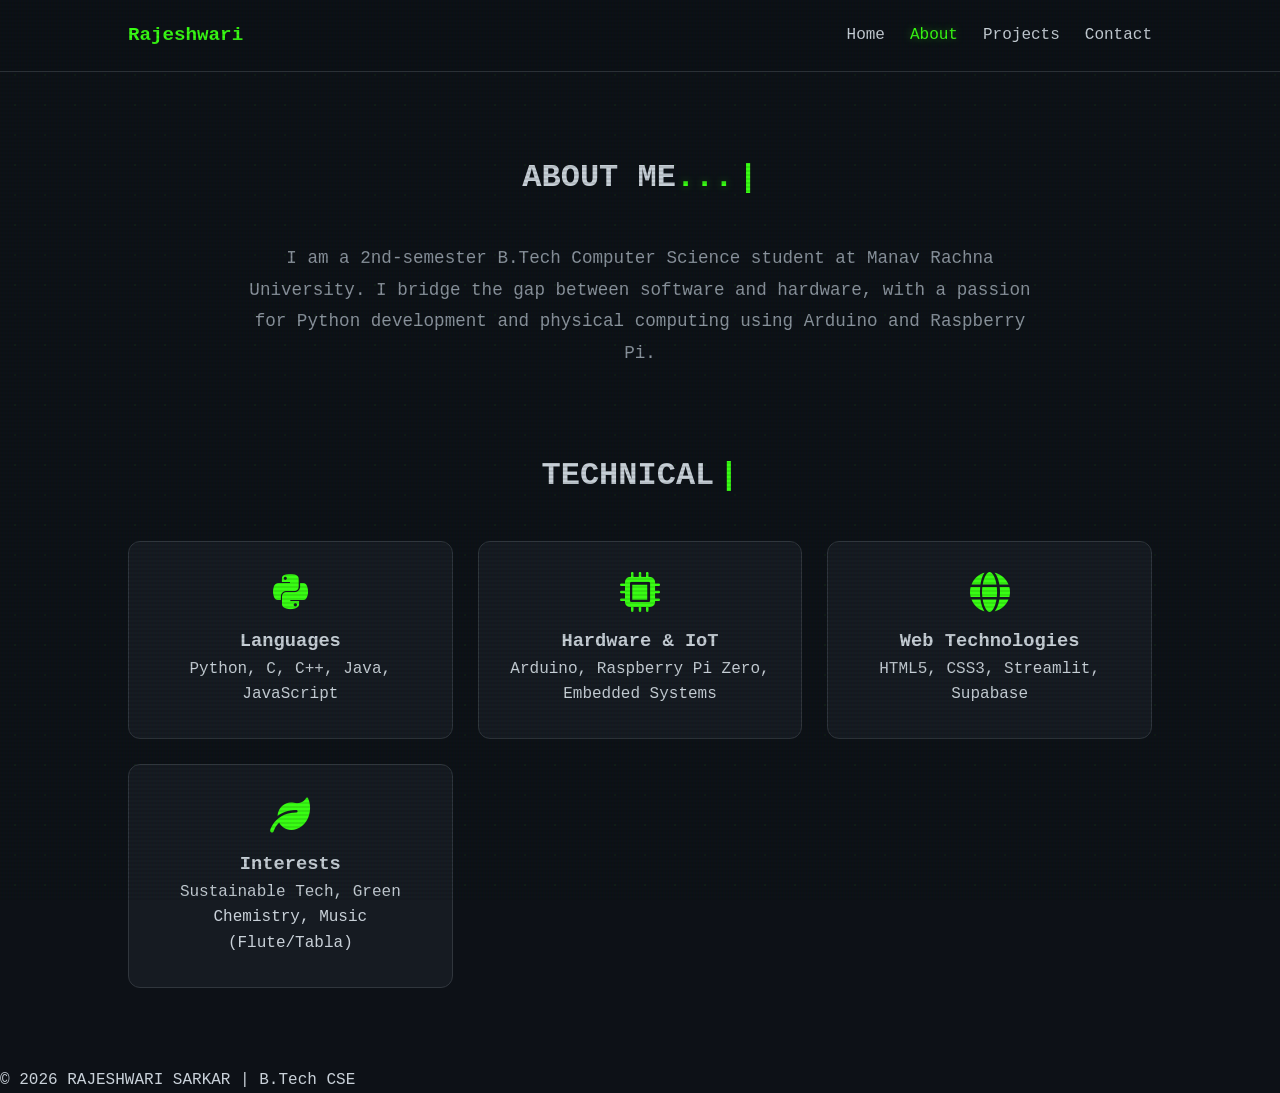
==== about.html @ 226e713a "Changes are made to make it visible to all the users and to make it more attractive and user friendl" ====
<!DOCTYPE html>
<html lang="en">
<head>
    <meta charset="UTF-8">
    <meta name="viewport" content="width=device-width, initial-scale=1.0">
    <title>RAJESHWARI SARKAR | About</title>
    <link rel="stylesheet" href="style.css">
    <link rel="stylesheet" href="https://cdnjs.cloudflare.com/ajax/libs/font-awesome/6.0.0/css/all.min.css">
</head>
<body>
    <nav>
        <div class="logo">Rajeshwari</div>
        <ul>
            <li><a href="index.html">Home</a></li>
            <li><a href="about.html" class="terminal-text">About</a></li>
            <li><a href="projects.html">Projects</a></li>
            <li><a href="contact.html">Contact</a></li>
        </ul>
    </nav>

    <main class="page-content">
        <section class="bio-section">
            <h2 class="section-title">
                <span id="page-typewriter"></span><span class="cursor">|</span>
            </h2>
            <p class="bio-text">
                I am a 2nd-semester B.Tech Computer Science student at Manav Rachna University. 
                I bridge the gap between software and hardware, with a passion for Python development 
                and physical computing using Arduino and Raspberry Pi.
            </p>
        </section>

        <section id="skills">
            <h2 class="section-title">
                <span id="skills-typewriter"></span><span class="cursor">|</span>
            </h2>
            <div class="skill-grid">
                <div class="skill-card">
                    <i class="fab fa-python"></i>
                    <h3>Languages</h3>
                    <p>Python, C, C++, Java, JavaScript</p>
                </div>
                <div class="skill-card">
                    <i class="fas fa-microchip"></i>
                    <h3>Hardware & IoT</h3>
                    <p>Arduino, Raspberry Pi Zero, Embedded Systems</p>
                </div>
                <div class="skill-card">
                    <i class="fas fa-globe"></i>
                    <h3>Web Technologies</h3>
                    <p>HTML5, CSS3, Streamlit, Supabase</p>
                </div>
                <div class="skill-card">
                    <i class="fas fa-leaf"></i>
                    <h3>Interests</h3>
                    <p>Sustainable Tech, Green Chemistry, Music (Flute/Tabla)</p>
                </div>
            </div>
        </section>
    </main>

    <footer class="minimal-footer">
        <p>&copy; 2026 RAJESHWARI SARKAR | B.Tech CSE</p>
    </footer>
    <script>
    // 1. Text configurations
    const pageTitles = {
        "index.html": "Hello, I'm RAJESHWARI SARKAR",
        "about.html": "ABOUT ME...",
        "projects.html": "FEATURED PROJECTS...",
        "contact.html": "ping -c 4 connection_request"
    };
    const skillsText = "TECHNICAL STACK...";

    // 2. Determine current page filename
    const path = window.location.pathname;
    const page = path.split("/").pop() || "index.html";
    const fullText = pageTitles[page] || "Loading...";

    // 3. Reusable Typing Function
    function typeEffect(element, text, index, isMainTitle) {
        if (index < text.length) {
            let char = text.charAt(index);
            const cursor = element.nextElementSibling;

            // Apply terminal styling (green text)
            if (isMainTitle && page === "index.html" && index >= 11) {
                if (index === 11) element.innerHTML += '<span class="terminal-text">';
                element.querySelector('.terminal-text').innerHTML += char;
            } else if (char === "." || char === "/" || char === "-") {
                element.innerHTML += `<span class="terminal-text">${char}</span>`;
            } else {
                element.innerHTML += char;
            }

            index++;
            setTimeout(() => typeEffect(element, text, index, isMainTitle), Math.floor(Math.random() * 40) + 60);
        } else {
            // Hide cursor after completion
            const cursor = element.nextElementSibling;
            if (cursor) setTimeout(() => { cursor.style.opacity = "0"; }, 1000);
        }
    }

    // 4. Initialize animations on load
    window.onload = () => {
        // Handle Main Title
        const mainEl = document.getElementById("page-typewriter") || document.getElementById("typewriter");
        if (mainEl) typeEffect(mainEl, fullText, 0, true);

        // Handle Technical Stack (only on About page)
        const skillsEl = document.getElementById("skills-typewriter");
        if (skillsEl && page === "about.html") {
            // Optional: small delay so they don't start at the exact same time
            setTimeout(() => typeEffect(skillsEl, skillsText, 0, false), 500);
        }
    };
</script>
</body>
</html>
---- style.css ----
/* --- Global Variables --- */
:root {
    --bg: #0d1117;
    --card-bg: #161b22;
    --text: #c9d1d9;
    --accent: #58a6ff;
    --terminal-green: #39ff14;
    --lightning-white: #ffffff;
    --glass-bg: rgba(22, 27, 34, 0.7);
}

/* --- Base Reset --- */
* {
    margin: 0;
    padding: 0;
    box-sizing: border-box;
}

body {
    background-color: var(--bg);
    color: var(--text);
    font-family: 'Courier New', monospace; 
    line-height: 1.6;
    overflow-x: hidden;
}

/* --- Navigation --- */
nav {
    display: flex;
    justify-content: space-between;
    align-items: center;
    padding: 20px 10%;
    background: rgba(13, 17, 23, 0.95);
    backdrop-filter: blur(10px);
    position: sticky;
    top: 0;
    z-index: 1000;
    border-bottom: 1px solid #30363d;
}

.logo {
    font-weight: bold;
    color: var(--terminal-green);
    font-size: 1.2rem;
}

nav ul { display: flex; list-style: none; }
nav ul li { margin-left: 25px; }
nav ul li a { 
    color: var(--text); 
    text-decoration: none; 
    transition: 0.3s; 
}
nav ul li a:hover { color: var(--accent); }

/* --- Hero & Sections --- */
.hero-container {
    display: flex;
    justify-content: space-between;
    align-items: center;
    gap: 60px;
    max-width: 1200px;
    margin: 0 auto;
    padding: 100px 5%;
    min-height: 85vh;
}

.hero-content {
    flex: 1;
    text-align: left;
}

.terminal-text { 
    color: var(--terminal-green); 
    text-shadow: 0 0 10px rgba(57, 255, 20, 0.4);
}

/* --- ANIMATED LIGHTNING PHOTO SECTION --- */
.hero-photo-area {
    flex: 1;
    display: flex;
    justify-content: center;
    min-width: 400px;
}

.designer-profile-container {
    position: relative;
    width: 380px;
    height: 380px;
    display: flex;
    justify-content: center;
    align-items: center;
    filter: drop-shadow(0 0 30px rgba(88, 166, 255, 0.1));
}

.lightning-border {
    position: absolute;
    width: 100%;
    height: 100%;
    background: var(--terminal-green);
    clip-path: polygon(30% 0%, 70% 0%, 100% 30%, 100% 70%, 70% 100%, 30% 100%, 0% 70%, 0% 30%);
    animation: lightning-sparkle 1.8s infinite;
    z-index: 1;
}

.designer-profile-core {
    position: relative;
    width: 96%;
    height: 96%;
    background: var(--bg);
    clip-path: polygon(30% 0%, 70% 0%, 100% 30%, 100% 70%, 70% 100%, 30% 100%, 0% 70%, 0% 30%);
    overflow: hidden;
    z-index: 2;
}

.profile-image {
    width: 100%;
    height: 100%;
    object-fit: cover;
    display: block;
    transform: scale(1.1);
}

/* --- Technical Stack & Project Grids --- */
.page-content {
    padding: 80px 10%;
}

.section-title {
    text-align: center;
    font-size: 2rem;
    margin-bottom: 40px;
}

.skill-grid {
    display: grid;
    grid-template-columns: repeat(auto-fit, minmax(250px, 1fr));
    gap: 25px;
}

.skill-card {
    background: var(--card-bg);
    padding: 30px;
    border-radius: 12px;
    border: 1px solid #30363d;
    text-align: center;
    transition: 0.4s;
}

.skill-card:hover {
    transform: translateY(-10px);
    border-color: var(--terminal-green);
    box-shadow: 0 10px 20px rgba(57, 255, 20, 0.1);
}

.skill-card i {
    font-size: 2.5rem;
    color: var(--terminal-green);
    margin-bottom: 15px;
}

/* --- Common Components --- */
.btn-primary {
    display: inline-block;
    margin-top: 25px;
    padding: 12px 24px;
    background-color: var(--accent);
    color: var(--bg);
    text-decoration: none;
    border-radius: 6px;
    font-weight: bold;
    transition: 0.3s;
    cursor: pointer;
}

.btn-primary:hover {
    background-color: var(--terminal-green);
    transform: translateY(-2px);
    box-shadow: 0 5px 15px rgba(57, 255, 20, 0.4);
}

/* --- Animations --- */
.cursor {
    color: var(--terminal-green);
    font-weight: bold;
    margin-left: 5px;
    animation: blink 0.8s infinite;
    transition: opacity 0.5s ease;
}

@keyframes blink {
    0%, 100% { opacity: 1; }
    50% { opacity: 0; }
}

#typewriter {
    white-space: nowrap;
}

@keyframes lightning-sparkle {
    0%, 100% { filter: drop-shadow(0 0 5px var(--terminal-green)) brightness(1); }
    10%, 25% { 
        background: var(--lightning-white);
        filter: drop-shadow(0 0 25px var(--terminal-green)) brightness(2); 
    }
    15%, 30% { 
        background: var(--terminal-green); 
        filter: drop-shadow(0 0 10px var(--terminal-green)) brightness(1.2); 
    }
}

/* --- Responsive Adjustments --- */
@media (max-width: 992px) {
    .hero-container { flex-direction: column; text-align: center; }
    .hero-photo-area { min-width: unset; width: 320px; height: 320px; }
    .hero-content h1 { font-size: 1.8rem; }
}
/* --- Projects Grid Styling --- */
.project-grid {
    display: grid;
    grid-template-columns: repeat(auto-fit, minmax(300px, 1fr));
    gap: 30px;
    margin-top: 40px;
}

.card {
    background: var(--card-bg);
    padding: 25px;
    border-radius: 10px;
    border: 1px solid #30363d;
    transition: 0.3s ease-in-out;
    display: flex;
    flex-direction: column;
    justify-content: space-between;
}

.card:hover {
    border-color: var(--accent);
    transform: translateY(-5px);
    box-shadow: 0 10px 30px rgba(88, 166, 255, 0.1);
}

.card-header {
    display: flex;
    gap: 10px;
    margin-bottom: 15px;
}

.tag {
    background: rgba(88, 166, 255, 0.1);
    color: var(--accent);
    font-size: 0.75rem;
    padding: 4px 10px;
    border-radius: 4px;
    font-weight: bold;
    border: 1px solid var(--accent);
}

.card h3 {
    margin-bottom: 12px;
    color: #fff;
}

.card p {
    font-size: 0.9rem;
    color: #8b949e;
    margin-bottom: 20px;
    flex-grow: 1;
}

.project-links {
    display: flex;
    gap: 20px;
}

.repo-link {
    color: var(--terminal-green);
    text-decoration: none;
    font-size: 0.85rem;
    transition: 0.2s;
}

.repo-link:hover {
    text-decoration: underline;
    opacity: 0.8;
}
/* --- Contact Page Styles --- */
.contact-container {
    max-width: 900px;
    margin: 0 auto;
}

.contact-grid {
    display: grid;
    grid-template-columns: repeat(auto-fit, minmax(250px, 1fr));
    gap: 20px;
    margin-bottom: 50px;
}

.contact-card {
    background: var(--card-bg);
    padding: 30px;
    border-radius: 12px;
    border: 1px solid #30363d;
    text-align: center;
    text-decoration: none;
    color: var(--text);
    transition: 0.3s;
}

.contact-card:hover {
    border-color: var(--terminal-green);
    transform: translateY(-5px);
    box-shadow: 0 10px 20px rgba(57, 255, 20, 0.1);
}

.contact-card i {
    font-size: 2rem;
    color: var(--terminal-green);
    margin-bottom: 15px;
}

/* Terminal Decoration Box */
.terminal-box {
    background: #010409;
    padding: 20px;
    border-radius: 8px;
    border-left: 4px solid var(--terminal-green);
    font-family: 'Courier New', monospace;
    margin-top: 30px;
}

.terminal-line {
    margin-bottom: 10px;
    font-size: 0.9rem;
}
.bio-section {
    max-width: 800px;
    margin: 0 auto 60px auto;
    text-align: center;
}

.bio-text {
    font-size: 1.1rem;
    color: #8b949e;
    line-height: 1.8;
}

/* Ensure the skill cards look great on the dedicated page */
#skills {
    padding-top: 20px;
}
/* Coding Background Overlay */
body::before {
    content: "";
    position: fixed;
    top: 0;
    left: 0;
    width: 100%;
    height: 100%;
    /* Subtle green code-like pattern */
    background: linear-gradient(rgba(13, 17, 23, 0.92), rgba(13, 17, 23, 0.92)),
                url('https://www.transparenttextures.com/patterns/carbon-fibre.png'); 
    background-image: radial-gradient(rgba(57, 255, 20, 0.05) 1px, transparent 1px);
    background-size: 30px 30px; /* Creates a grid feel */
    z-index: -1; /* Keeps it behind everything */
    pointer-events: none;
}

/* Optional: Animated "Scanning" line */
/* CRT Monitor Grid Effect */
body::after {
    content: "";
    position: fixed;
    top: 0;
    left: 0;
    width: 100vw;
    height: 100vh;
    /* This creates horizontal lines across the screen */
    background: linear-gradient(rgba(18, 16, 16, 0) 50%, rgba(0, 0, 0, 0.1) 50%), 
                linear-gradient(90deg, rgba(255, 0, 0, 0.02), rgba(0, 255, 0, 0.01), rgba(0, 0, 255, 0.02));
    background-size: 100% 4px, 3px 100%;
    z-index: 9999; /* Put it on top of everything for a real "screen" feel */
    pointer-events: none;
}

@keyframes scanline {
    0% { transform: translateY(-100vh); }
    100% { transform: translateY(100vh); }
}
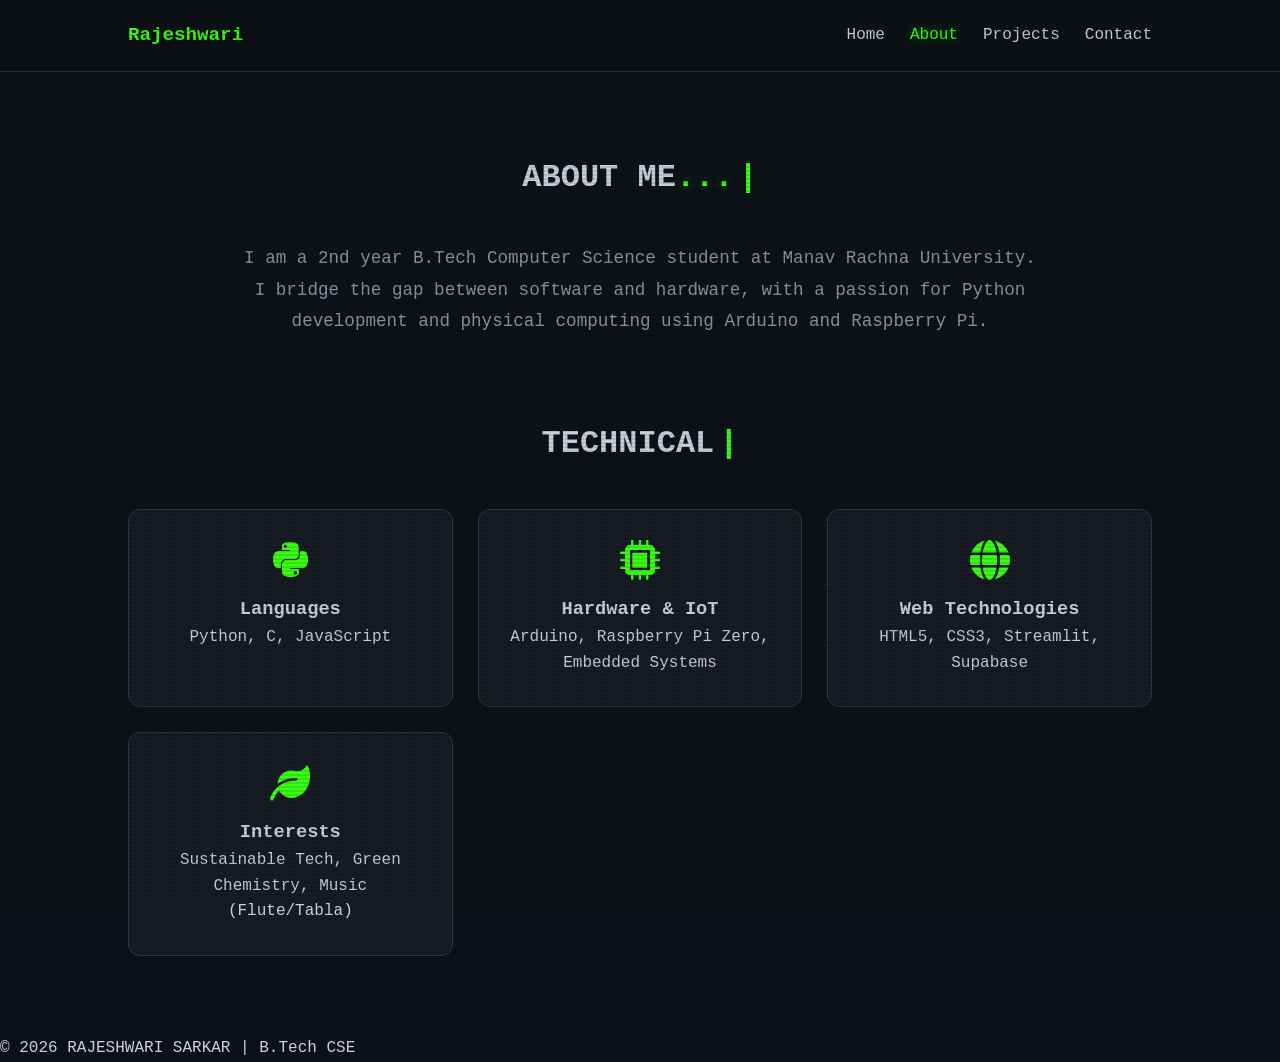
==== commit 869d7453: "Updated projects and skills" ====
--- a/about.html
+++ b/about.html
@@ -24,7 +24,7 @@
                 <span id="page-typewriter"></span><span class="cursor">|</span>
             </h2>
             <p class="bio-text">
-                I am a 2nd-semester B.Tech Computer Science student at Manav Rachna University. 
+                I am a 2nd year B.Tech Computer Science student at Manav Rachna University. 
                 I bridge the gap between software and hardware, with a passion for Python development 
                 and physical computing using Arduino and Raspberry Pi.
             </p>
@@ -38,7 +38,7 @@
                 <div class="skill-card">
                     <i class="fab fa-python"></i>
                     <h3>Languages</h3>
-                    <p>Python, C, C++, Java, JavaScript</p>
+                    <p>Python, C, JavaScript</p>
                 </div>
                 <div class="skill-card">
                     <i class="fas fa-microchip"></i>
